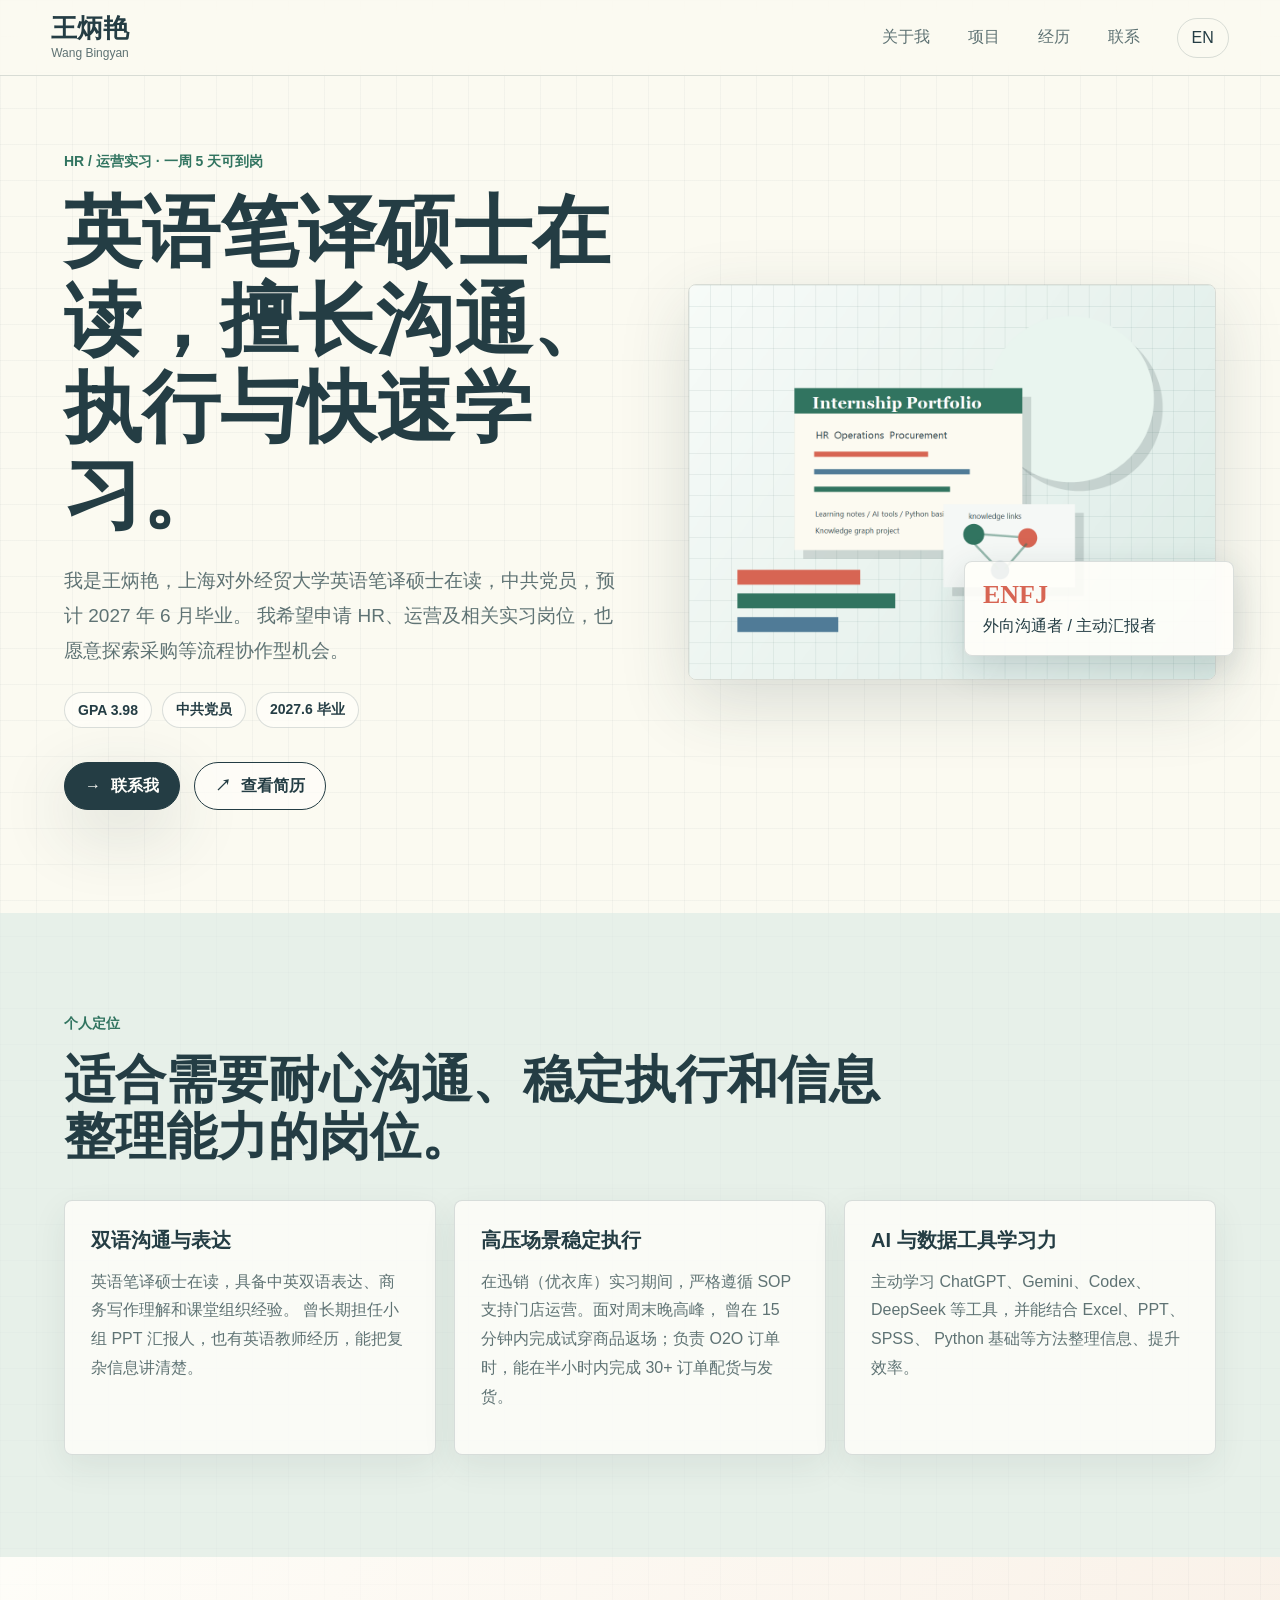
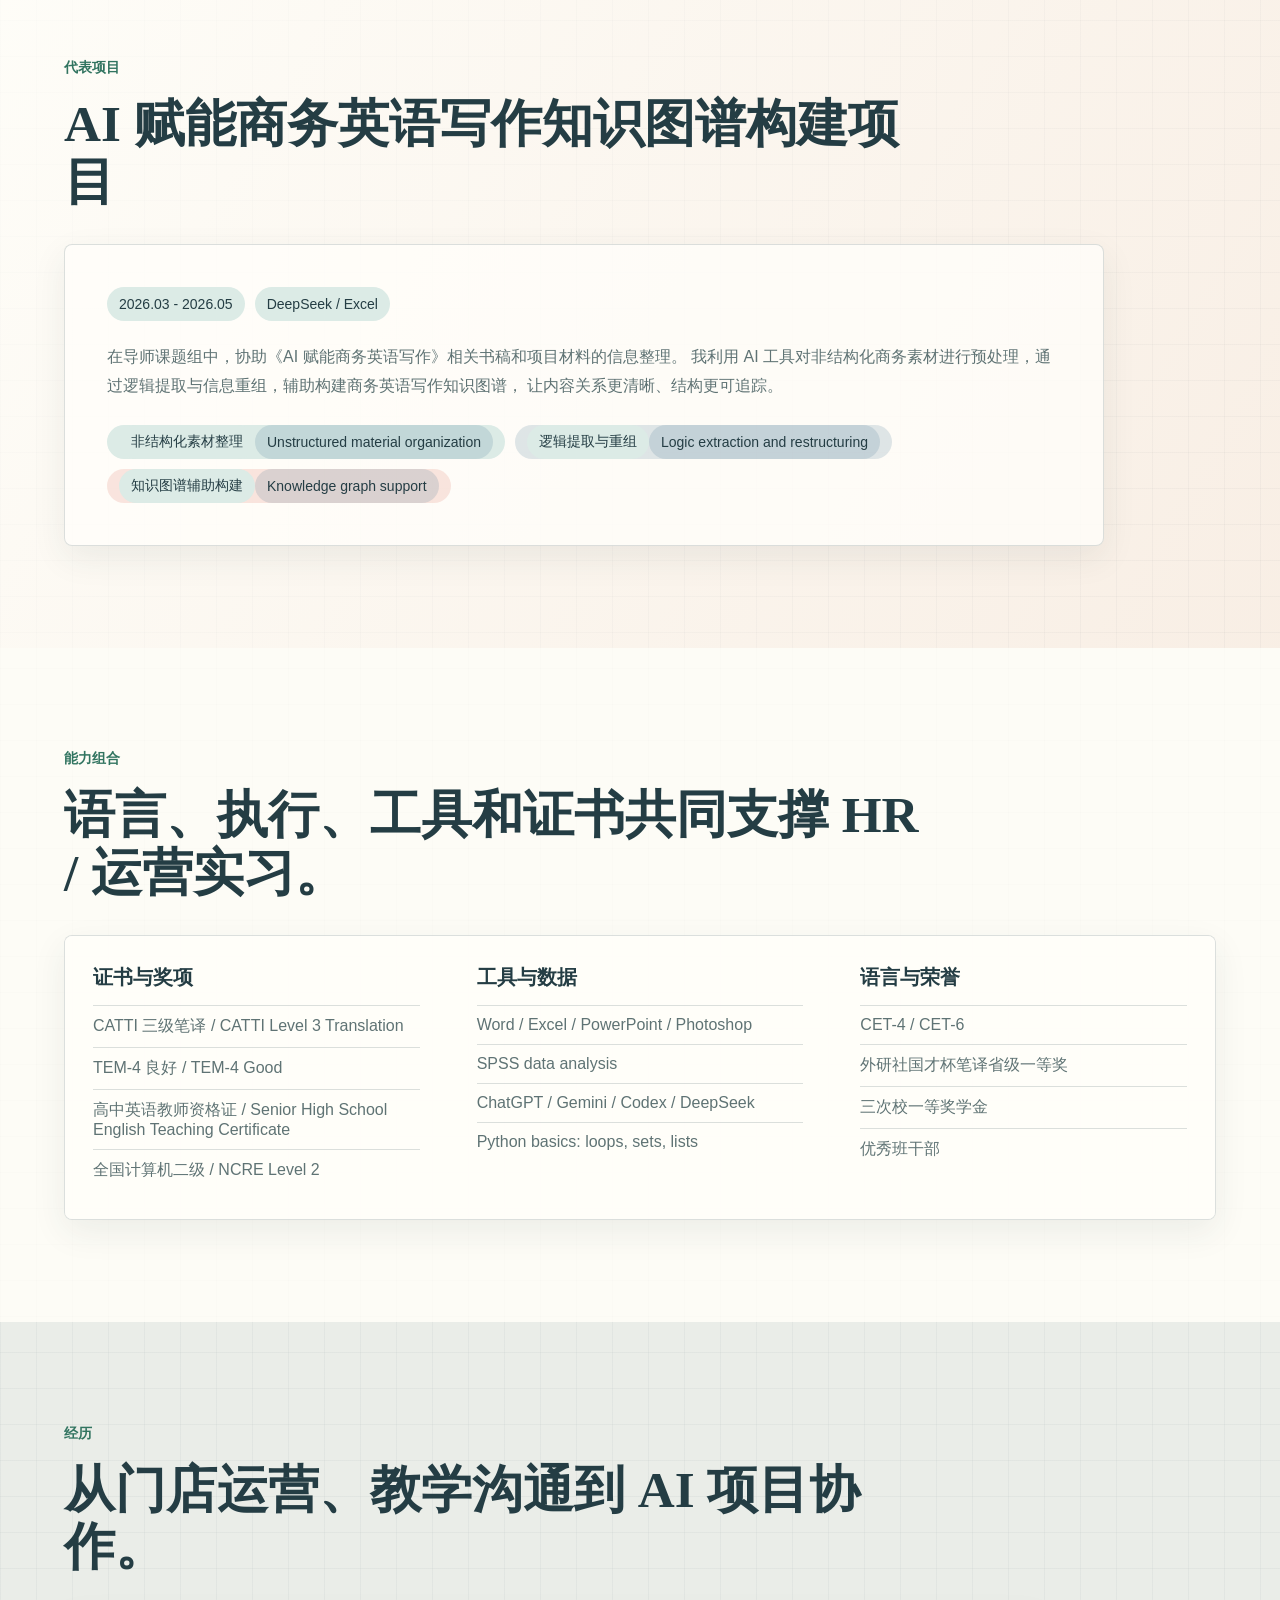
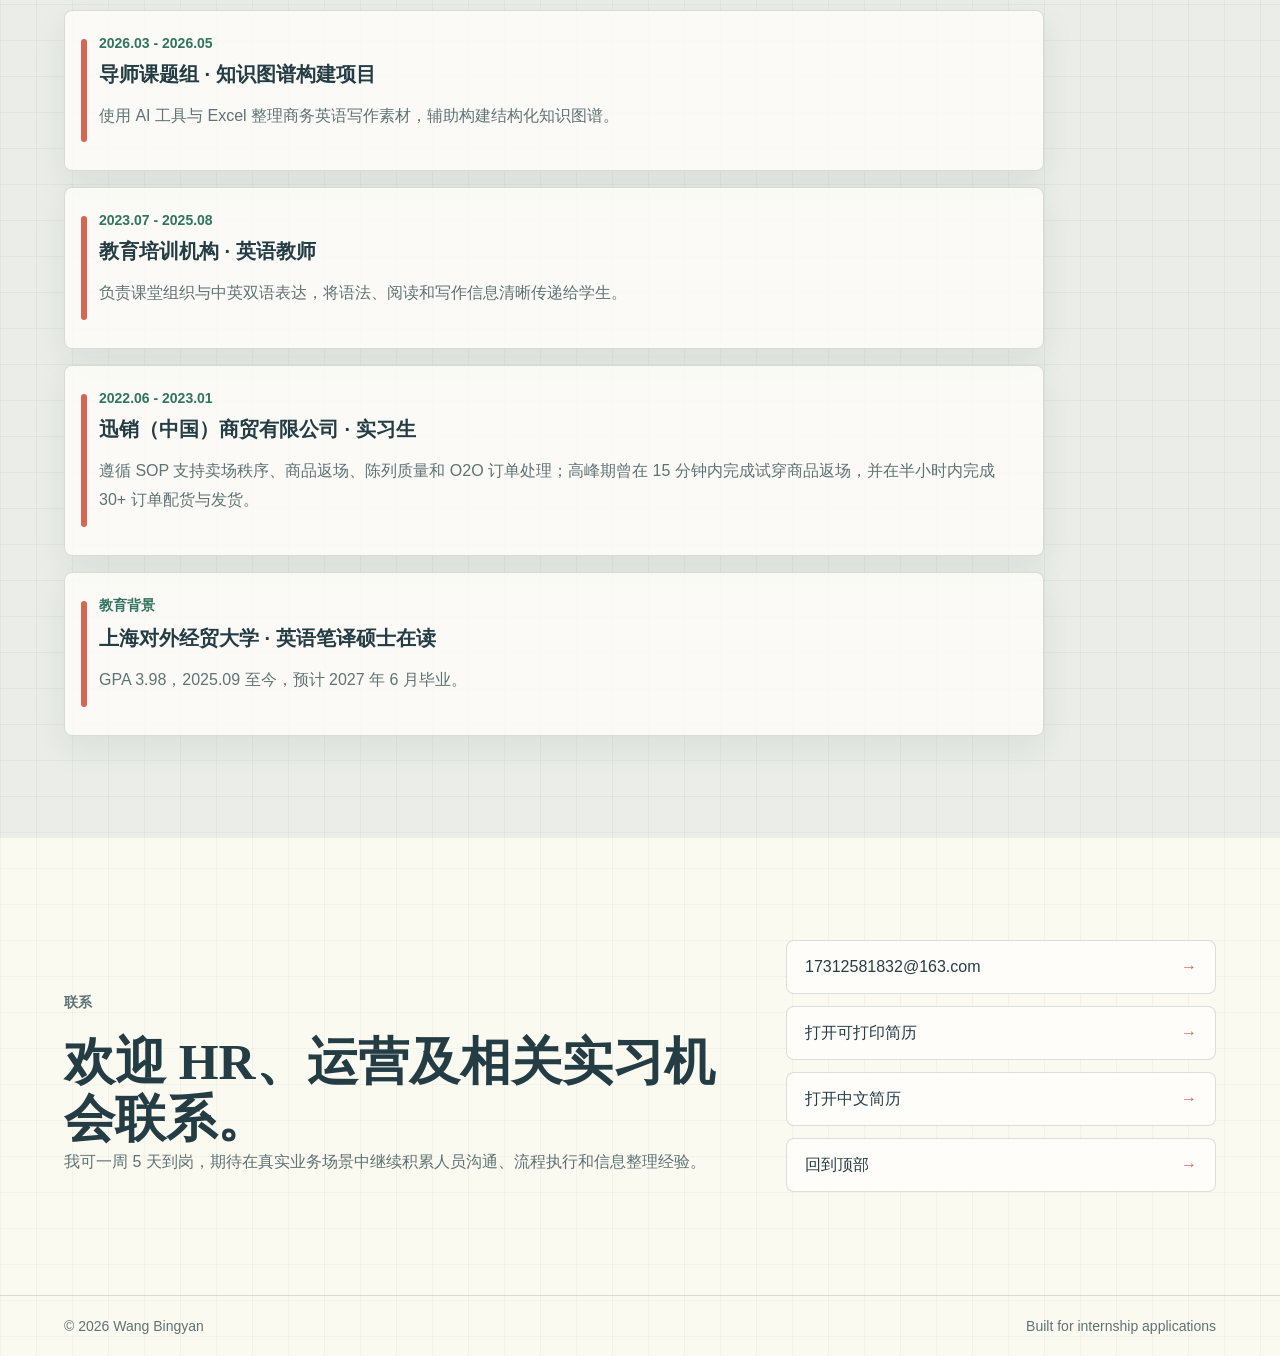
==== index.html @ d0b93ede "Add files via upload" ====
﻿<!DOCTYPE html>
<html lang="zh-CN">
  <head>
    <meta charset="UTF-8" />
    <meta name="viewport" content="width=device-width, initial-scale=1.0" />
    <title>王炳艳 | Internship Portfolio</title>
    <meta
      name="description"
      content="王炳艳的中英双语求职个人网页，面向 HR、运营等实习机会。"
    />
    <link rel="stylesheet" href="styles.css" />
  </head>
  <body>
    <header class="site-header" aria-label="Primary navigation">
      <a class="brand" href="#top" aria-label="Back to top">
        <span>王炳艳</span>
        <small>Wang Bingyan</small>
      </a>
      <nav class="nav-links" aria-label="Page sections">
        <a href="#about"><span class="lang-zh">关于我</span><span class="lang-en">About</span></a>
        <a href="#project"><span class="lang-zh">项目</span><span class="lang-en">Project</span></a>
        <a href="#experience"><span class="lang-zh">经历</span><span class="lang-en">Experience</span></a>
        <a href="#contact"><span class="lang-zh">联系</span><span class="lang-en">Contact</span></a>
      </nav>
      <button class="lang-toggle" type="button" aria-pressed="false">
        <span class="lang-zh">EN</span>
        <span class="lang-en">中文</span>
      </button>
    </header>

    <main id="top">
      <section class="hero section-band">
        <div class="hero-copy reveal">
          <p class="eyebrow">
            <span class="lang-zh">HR / 运营实习 · 一周 5 天可到岗</span>
            <span class="lang-en">HR / Operations Internship · Available 5 Days a Week</span>
          </p>
          <h1>
            <span class="lang-zh">英语笔译硕士在读，擅长沟通、执行与快速学习。</span>
            <span class="lang-en">MTI candidate with strengths in communication, execution, and fast learning.</span>
          </h1>
          <p class="hero-summary">
            <span class="lang-zh">
              我是王炳艳，上海对外经贸大学英语笔译硕士在读，中共党员，预计 2027 年 6 月毕业。
              我希望申请 HR、运营及相关实习岗位，也愿意探索采购等流程协作型机会。
            </span>
            <span class="lang-en">
              I am Wang Bingyan, a Master of Translation and Interpreting candidate at Shanghai
              University of International Business and Economics, expected to graduate in June 2027.
              I am seeking HR, operations, and related internship opportunities, with openness to
              process-oriented roles such as procurement support.
            </span>
          </p>
          <div class="hero-facts" aria-label="Key facts">
            <span>
              <span class="lang-zh">GPA 3.98</span>
              <span class="lang-en">GPA 3.98</span>
            </span>
            <span>
              <span class="lang-zh">中共党员</span>
              <span class="lang-en">CPC Member</span>
            </span>
            <span>
              <span class="lang-zh">2027.6 毕业</span>
              <span class="lang-en">Graduating 2027.6</span>
            </span>
          </div>
          <div class="hero-actions">
            <a class="button primary" href="#contact">
              <span aria-hidden="true">→</span>
              <span class="lang-zh">联系我</span>
              <span class="lang-en">Contact Me</span>
            </a>
            <a class="button secondary" href="resume.html" target="_blank" rel="noreferrer">
              <span aria-hidden="true">↗</span>
              <span class="lang-zh">查看简历</span>
              <span class="lang-en">View Resume</span>
            </a>
          </div>
        </div>

        <div class="hero-visual reveal" aria-label="Portfolio visual">
          <img src="[data-uri]" alt="Portfolio desk visual with notes and knowledge links" />
          <div class="signal-card">
            <strong>ENFJ</strong>
            <span class="lang-zh">外向沟通者 / 主动汇报者</span>
            <span class="lang-en">Outgoing communicator / Confident presenter</span>
          </div>
        </div>
      </section>

      <section id="about" class="section-band about">
        <div class="section-heading reveal">
          <p class="eyebrow">
            <span class="lang-zh">个人定位</span>
            <span class="lang-en">Positioning</span>
          </p>
          <h2>
            <span class="lang-zh">适合需要耐心沟通、稳定执行和信息整理能力的岗位。</span>
            <span class="lang-en">A fit for roles requiring patient communication, steady execution, and information organization.</span>
          </h2>
        </div>
        <div class="about-grid">
          <article class="about-panel reveal">
            <h3>
              <span class="lang-zh">双语沟通与表达</span>
              <span class="lang-en">Bilingual Communication</span>
            </h3>
            <p>
              <span class="lang-zh">
                英语笔译硕士在读，具备中英双语表达、商务写作理解和课堂组织经验。
                曾长期担任小组 PPT 汇报人，也有英语教师经历，能把复杂信息讲清楚。
              </span>
              <span class="lang-en">
                As an MTI candidate, I have built bilingual communication, business writing
                comprehension, and classroom organization skills. I often present group reports
                and have experience as an English teacher.
              </span>
            </p>
          </article>
          <article class="about-panel reveal">
            <h3>
              <span class="lang-zh">高压场景稳定执行</span>
              <span class="lang-en">Steady Execution Under Pressure</span>
            </h3>
            <p>
              <span class="lang-zh">
                在迅销（优衣库）实习期间，严格遵循 SOP 支持门店运营。面对周末晚高峰，
                曾在 15 分钟内完成试穿商品返场；负责 O2O 订单时，能在半小时内完成 30+ 订单配货与发货。
              </span>
              <span class="lang-en">
                During my Fast Retailing (UNIQLO) internship, I followed SOPs to support store
                operations. During weekend peak hours, I returned fitting-room items to the sales
                floor within 15 minutes; in O2O order handling, I fulfilled 30+ orders within 30 minutes.
              </span>
            </p>
          </article>
          <article class="about-panel reveal">
            <h3>
              <span class="lang-zh">AI 与数据工具学习力</span>
              <span class="lang-en">AI and Data Tool Learning</span>
            </h3>
            <p>
              <span class="lang-zh">
                主动学习 ChatGPT、Gemini、Codex、DeepSeek 等工具，并能结合 Excel、PPT、SPSS、
                Python 基础等方法整理信息、提升效率。
              </span>
              <span class="lang-en">
                I actively learn tools such as ChatGPT, Gemini, Codex, and DeepSeek, and combine
                them with Excel, PowerPoint, SPSS, and Python basics to organize information and
                improve working efficiency.
              </span>
            </p>
          </article>
        </div>
      </section>

      <section id="project" class="section-band project">
        <div class="section-heading reveal">
          <p class="eyebrow">
            <span class="lang-zh">代表项目</span>
            <span class="lang-en">Featured Project</span>
          </p>
          <h2>
            <span class="lang-zh">AI 赋能商务英语写作知识图谱构建项目</span>
            <span class="lang-en">Knowledge Graph Project for AI-Empowered Business English Writing</span>
          </h2>
        </div>
        <article class="project-card reveal">
          <div class="project-meta">
            <span>2026.03 - 2026.05</span>
            <span>DeepSeek / Excel</span>
          </div>
          <p>
            <span class="lang-zh">
              在导师课题组中，协助《AI 赋能商务英语写作》相关书稿和项目材料的信息整理。
              我利用 AI 工具对非结构化商务素材进行预处理，通过逻辑提取与信息重组，辅助构建商务英语写作知识图谱，
              让内容关系更清晰、结构更可追踪。
            </span>
            <span class="lang-en">
              In a faculty research project on AI-empowered business English writing, I supported
              information organization for book and funding materials. I used AI tools to preprocess
              unstructured business materials, extract logic, reorganize information, and support a
              more traceable knowledge graph.
            </span>
          </p>
          <div class="project-points">
            <span>
              <span class="lang-zh">非结构化素材整理</span>
              <span class="lang-en">Unstructured material organization</span>
            </span>
            <span>
              <span class="lang-zh">逻辑提取与重组</span>
              <span class="lang-en">Logic extraction and restructuring</span>
            </span>
            <span>
              <span class="lang-zh">知识图谱辅助构建</span>
              <span class="lang-en">Knowledge graph support</span>
            </span>
          </div>
        </article>
      </section>

      <section id="skills" class="section-band skills">
        <div class="section-heading reveal">
          <p class="eyebrow">
            <span class="lang-zh">能力组合</span>
            <span class="lang-en">Skill Mix</span>
          </p>
          <h2>
            <span class="lang-zh">语言、执行、工具和证书共同支撑 HR / 运营实习。</span>
            <span class="lang-en">Language, execution, tools, and credentials support HR / operations internships.</span>
          </h2>
        </div>
        <div class="skill-board reveal">
          <div>
            <h3>
              <span class="lang-zh">证书与奖项</span>
              <span class="lang-en">Credentials</span>
            </h3>
            <ul>
              <li>CATTI 三级笔译 / CATTI Level 3 Translation</li>
              <li>TEM-4 良好 / TEM-4 Good</li>
              <li>高中英语教师资格证 / Senior High School English Teaching Certificate</li>
              <li>全国计算机二级 / NCRE Level 2</li>
            </ul>
          </div>
          <div>
            <h3>
              <span class="lang-zh">工具与数据</span>
              <span class="lang-en">Tools & Data</span>
            </h3>
            <ul>
              <li>Word / Excel / PowerPoint / Photoshop</li>
              <li>SPSS data analysis</li>
              <li>ChatGPT / Gemini / Codex / DeepSeek</li>
              <li>Python basics: loops, sets, lists</li>
            </ul>
          </div>
          <div>
            <h3>
              <span class="lang-zh">语言与荣誉</span>
              <span class="lang-en">Language & Honors</span>
            </h3>
            <ul>
              <li>CET-4 / CET-6</li>
              <li>外研社国才杯笔译省级一等奖</li>
              <li>三次校一等奖学金</li>
              <li>优秀班干部</li>
            </ul>
          </div>
        </div>
      </section>

      <section id="experience" class="section-band experience">
        <div class="section-heading reveal">
          <p class="eyebrow">
            <span class="lang-zh">经历</span>
            <span class="lang-en">Experience</span>
          </p>
          <h2>
            <span class="lang-zh">从门店运营、教学沟通到 AI 项目协作。</span>
            <span class="lang-en">From store operations and teaching communication to AI project support.</span>
          </h2>
        </div>
        <div class="timeline reveal">
          <article>
            <time>2026.03 - 2026.05</time>
            <h3>
              <span class="lang-zh">导师课题组 · 知识图谱构建项目</span>
              <span class="lang-en">Faculty Research Group · Knowledge Graph Project</span>
            </h3>
            <p>
              <span class="lang-zh">使用 AI 工具与 Excel 整理商务英语写作素材，辅助构建结构化知识图谱。</span>
              <span class="lang-en">Used AI tools and Excel to organize business English writing materials and support a structured knowledge graph.</span>
            </p>
          </article>
          <article>
            <time>2023.07 - 2025.08</time>
            <h3>
              <span class="lang-zh">教育培训机构 · 英语教师</span>
              <span class="lang-en">Education Institution · English Teacher</span>
            </h3>
            <p>
              <span class="lang-zh">负责课堂组织与中英双语表达，将语法、阅读和写作信息清晰传递给学生。</span>
              <span class="lang-en">Organized classes and delivered bilingual explanations of grammar, reading, and writing content.</span>
            </p>
          </article>
          <article>
            <time>2022.06 - 2023.01</time>
            <h3>
              <span class="lang-zh">迅销（中国）商贸有限公司 · 实习生</span>
              <span class="lang-en">Fast Retailing China · Intern</span>
            </h3>
            <p>
              <span class="lang-zh">遵循 SOP 支持卖场秩序、商品返场、陈列质量和 O2O 订单处理；高峰期曾在 15 分钟内完成试穿商品返场，并在半小时内完成 30+ 订单配货与发货。</span>
              <span class="lang-en">Followed SOPs to support store order, item returns, display quality, and O2O order handling; returned fitting-room items within 15 minutes and fulfilled 30+ orders within 30 minutes during peak periods.</span>
            </p>
          </article>
          <article>
            <time>
              <span class="lang-zh">教育背景</span>
              <span class="lang-en">Education</span>
            </time>
            <h3>
              <span class="lang-zh">上海对外经贸大学 · 英语笔译硕士在读</span>
              <span class="lang-en">Shanghai University of International Business and Economics · MTI Candidate</span>
            </h3>
            <p>
              <span class="lang-zh">GPA 3.98，2025.09 至今，预计 2027 年 6 月毕业。</span>
              <span class="lang-en">GPA 3.98, 2025.09 to present, expected to graduate in June 2027.</span>
            </p>
          </article>
        </div>
      </section>

      <section id="contact" class="section-band contact">
        <div class="contact-copy reveal">
          <p class="eyebrow">
            <span class="lang-zh">联系</span>
            <span class="lang-en">Contact</span>
          </p>
          <h2>
            <span class="lang-zh">欢迎 HR、运营及相关实习机会联系。</span>
            <span class="lang-en">Open to HR, operations, and related internship opportunities.</span>
          </h2>
          <p>
            <span class="lang-zh">我可一周 5 天到岗，期待在真实业务场景中继续积累人员沟通、流程执行和信息整理经验。</span>
            <span class="lang-en">I am available five days a week and look forward to growing through real business scenarios involving communication, process execution, and information organization.</span>
          </p>
        </div>
        <div class="contact-links reveal">
          <a href="mailto:17312581832@163.com">17312581832@163.com</a>
          <a href="resume.html" target="_blank" rel="noreferrer">
            <span class="lang-zh">打开可打印简历</span>
            <span class="lang-en">Open Printable Resume</span>
          </a>
          <a href="resume-cn.html" target="_blank" rel="noreferrer">
            <span class="lang-zh">打开中文简历</span>
            <span class="lang-en">Open Chinese Resume</span>
          </a>
          <a href="#top">
            <span class="lang-zh">回到顶部</span>
            <span class="lang-en">Back to Top</span>
          </a>
        </div>
      </section>
    </main>

    <footer class="site-footer">
      <span>© 2026 Wang Bingyan</span>
      <span>
        <span class="lang-zh">Built for internship applications</span>
        <span class="lang-en">Built for internship applications</span>
      </span>
    </footer>

    <script src="script.js"></script>
  </body>
</html>
---- styles.css ----
:root {
  --paper: #fbfaf1;
  --mint: #dcebe6;
  --sage: #317460;
  --ink: #243d44;
  --soft-ink: #5f7374;
  --coral: #d76553;
  --blue: #507b97;
  --line: rgba(36, 61, 68, 0.16);
  --white: #fffefa;
  --shadow: 0 22px 70px rgba(36, 61, 68, 0.16);
}

* {
  box-sizing: border-box;
}

html {
  scroll-behavior: smooth;
}

body {
  margin: 0;
  color: var(--ink);
  background:
    linear-gradient(90deg, rgba(36, 61, 68, 0.04) 1px, transparent 1px),
    linear-gradient(rgba(36, 61, 68, 0.04) 1px, transparent 1px),
    var(--paper);
  background-size: 36px 36px;
  font-family: "Microsoft YaHei", "Noto Sans CJK SC", "Segoe UI", sans-serif;
  letter-spacing: 0;
}

a {
  color: inherit;
  text-decoration: none;
}

img {
  display: block;
  max-width: 100%;
}

.lang-en {
  display: none;
}

body.en {
  font-family: Verdana, "Trebuchet MS", sans-serif;
}

body.en .lang-zh {
  display: none;
}

body.en .lang-en {
  display: inline;
}

.site-header {
  position: sticky;
  top: 0;
  z-index: 20;
  display: grid;
  grid-template-columns: 1fr auto auto;
  gap: 22px;
  align-items: center;
  padding: 16px clamp(18px, 4vw, 54px);
  border-bottom: 1px solid var(--line);
  background: rgba(251, 250, 241, 0.88);
  backdrop-filter: blur(18px);
}

.brand {
  display: inline-flex;
  flex-direction: column;
  line-height: 1.05;
  width: max-content;
}

.brand span {
  font-family: STZhongsong, Georgia, serif;
  font-size: clamp(20px, 2vw, 26px);
  font-weight: 700;
}

.brand small {
  color: var(--soft-ink);
  font-size: 12px;
  margin-top: 4px;
}

.nav-links {
  display: flex;
  align-items: center;
  gap: 8px;
}

.nav-links a,
.lang-toggle {
  min-height: 40px;
  padding: 0 14px;
  border: 1px solid transparent;
  border-radius: 999px;
  color: var(--soft-ink);
  background: transparent;
  font: inherit;
  cursor: pointer;
  display: inline-flex;
  align-items: center;
  justify-content: center;
}

.nav-links a:hover,
.lang-toggle:hover {
  border-color: var(--line);
  color: var(--ink);
  background: rgba(255, 254, 250, 0.75);
}

.lang-toggle {
  border-color: var(--line);
  color: var(--ink);
}

.section-band {
  padding: clamp(56px, 8vw, 104px) clamp(20px, 5vw, 72px);
}

.hero {
  min-height: 84vh;
  display: grid;
  grid-template-columns: minmax(0, 1.03fr) minmax(320px, 0.97fr);
  align-items: center;
  gap: clamp(34px, 5vw, 72px);
  padding-top: clamp(40px, 6vw, 80px);
}

.eyebrow {
  margin: 0 0 18px;
  color: var(--sage);
  font-size: 14px;
  font-weight: 700;
  text-transform: uppercase;
}

h1,
h2,
h3,
p {
  margin-top: 0;
}

h1,
h2 {
  font-family: STZhongsong, Georgia, serif;
  letter-spacing: 0;
  line-height: 1.12;
}

h1 {
  max-width: 780px;
  margin-bottom: 24px;
  font-size: clamp(42px, 6.4vw, 78px);
}

h2 {
  max-width: 860px;
  margin-bottom: 0;
  font-size: clamp(30px, 4vw, 52px);
}

h3 {
  font-size: 20px;
  margin-bottom: 14px;
}

.hero-summary {
  max-width: 720px;
  color: var(--soft-ink);
  font-size: clamp(16px, 1.5vw, 19px);
  line-height: 1.85;
}

.hero-facts {
  display: flex;
  flex-wrap: wrap;
  gap: 10px;
  margin-top: 24px;
}

.hero-facts > span {
  display: inline-flex;
  align-items: center;
  min-height: 36px;
  padding: 0 13px;
  border: 1px solid var(--line);
  border-radius: 999px;
  background: rgba(255, 254, 250, 0.72);
  color: var(--ink);
  font-size: 14px;
  font-weight: 700;
}

.hero-actions {
  display: flex;
  flex-wrap: wrap;
  gap: 14px;
  margin-top: 34px;
}

.button {
  min-height: 48px;
  display: inline-flex;
  align-items: center;
  justify-content: center;
  gap: 10px;
  border-radius: 999px;
  padding: 0 20px;
  font-weight: 700;
  border: 1px solid var(--ink);
}

.button.primary {
  color: var(--white);
  background: var(--ink);
  box-shadow: var(--shadow);
}

.button.secondary {
  background: rgba(255, 254, 250, 0.72);
}

.hero-visual {
  position: relative;
}

.hero-visual img {
  width: 100%;
  aspect-ratio: 4 / 3;
  object-fit: cover;
  border: 1px solid var(--line);
  border-radius: 8px;
  box-shadow: var(--shadow);
}

.signal-card {
  position: absolute;
  right: -18px;
  bottom: 24px;
  width: min(270px, 72%);
  padding: 18px;
  border: 1px solid var(--line);
  border-radius: 8px;
  background: rgba(255, 254, 250, 0.9);
  box-shadow: 0 12px 36px rgba(36, 61, 68, 0.18);
}

.signal-card strong {
  display: block;
  color: var(--coral);
  font-family: Georgia, serif;
  font-size: 26px;
  margin-bottom: 6px;
}

.section-heading {
  max-width: 980px;
  margin-bottom: 34px;
}

.about {
  background: rgba(220, 235, 230, 0.62);
}

.about-grid {
  display: grid;
  grid-template-columns: repeat(3, minmax(0, 1fr));
  gap: 18px;
}

.about-panel,
.project-card,
.skill-board,
.timeline article {
  border: 1px solid var(--line);
  border-radius: 8px;
  background: rgba(255, 254, 250, 0.78);
  box-shadow: 0 12px 34px rgba(36, 61, 68, 0.08);
}

.about-panel {
  padding: 26px;
}

.about-panel p,
.project-card p,
.timeline p,
.contact p {
  color: var(--soft-ink);
  line-height: 1.8;
}

.project {
  background: linear-gradient(120deg, rgba(255, 254, 250, 0.78), rgba(215, 101, 83, 0.08));
}

.project-card {
  padding: clamp(24px, 4vw, 42px);
  max-width: 1040px;
}

.project-meta,
.project-points {
  display: flex;
  flex-wrap: wrap;
  gap: 10px;
}

.project-meta {
  margin-bottom: 22px;
}

.project-meta span,
.project-points span {
  display: inline-flex;
  align-items: center;
  min-height: 34px;
  padding: 0 12px;
  border-radius: 999px;
  background: var(--mint);
  color: var(--ink);
  font-size: 14px;
}

.project-points {
  margin-top: 24px;
}

.project-points span:nth-child(2) {
  background: rgba(80, 123, 151, 0.18);
}

.project-points span:nth-child(3) {
  background: rgba(215, 101, 83, 0.16);
}

.skills {
  background: rgba(255, 254, 250, 0.68);
}

.skill-board {
  display: grid;
  grid-template-columns: repeat(3, minmax(0, 1fr));
  gap: 1px;
  overflow: hidden;
}

.skill-board > div {
  padding: 28px;
  background: rgba(255, 254, 250, 0.76);
}

.skill-board ul {
  list-style: none;
  margin: 0;
  padding: 0;
  color: var(--soft-ink);
}

.skill-board li {
  padding: 10px 0;
  border-top: 1px solid var(--line);
}

.experience {
  background: rgba(80, 123, 151, 0.1);
}

.timeline {
  display: grid;
  gap: 16px;
  max-width: 980px;
}

.timeline article {
  position: relative;
  padding: 24px 24px 24px 34px;
}

.timeline article::before {
  content: "";
  position: absolute;
  left: 16px;
  top: 28px;
  width: 6px;
  height: calc(100% - 56px);
  border-radius: 10px;
  background: var(--coral);
}

.timeline time {
  display: block;
  margin-bottom: 10px;
  color: var(--sage);
  font-size: 14px;
  font-weight: 700;
}

.contact {
  display: grid;
  grid-template-columns: minmax(0, 1fr) minmax(280px, 430px);
  gap: 34px;
  align-items: end;
}

.contact-links {
  display: grid;
  gap: 12px;
}

.contact-links a {
  min-height: 54px;
  display: flex;
  align-items: center;
  justify-content: space-between;
  padding: 0 18px;
  border: 1px solid var(--line);
  border-radius: 8px;
  background: rgba(255, 254, 250, 0.82);
  color: var(--ink);
}

.contact-links a::after {
  content: "→";
  color: var(--coral);
}

.site-footer {
  display: flex;
  justify-content: space-between;
  gap: 20px;
  padding: 22px clamp(20px, 5vw, 72px);
  border-top: 1px solid var(--line);
  color: var(--soft-ink);
  font-size: 14px;
}

.reveal {
  opacity: 0;
  transform: translateY(18px);
  transition: opacity 650ms ease, transform 650ms ease;
}

.reveal.visible {
  opacity: 1;
  transform: translateY(0);
}

@media (max-width: 900px) {
  .site-header {
    grid-template-columns: 1fr auto;
  }

  .nav-links {
    display: none;
  }

  .hero,
  .contact {
    grid-template-columns: 1fr;
  }

  .hero {
    min-height: auto;
  }

  .about-grid,
  .skill-board {
    grid-template-columns: 1fr;
  }

  .signal-card {
    right: 14px;
  }
}

@media (max-width: 560px) {
  .section-band {
    padding-left: 16px;
    padding-right: 16px;
  }

  h1 {
    font-size: 38px;
  }

  .hero-actions,
  .button,
  .site-footer {
    width: 100%;
  }

  .site-footer {
    flex-direction: column;
  }

  .button {
    padding-left: 14px;
    padding-right: 14px;
  }

  .signal-card {
    position: relative;
    right: auto;
    bottom: auto;
    width: 100%;
    margin-top: 12px;
  }
}

@media (prefers-reduced-motion: reduce) {
  html {
    scroll-behavior: auto;
  }

  .reveal {
    opacity: 1;
    transform: none;
    transition: none;
  }
}
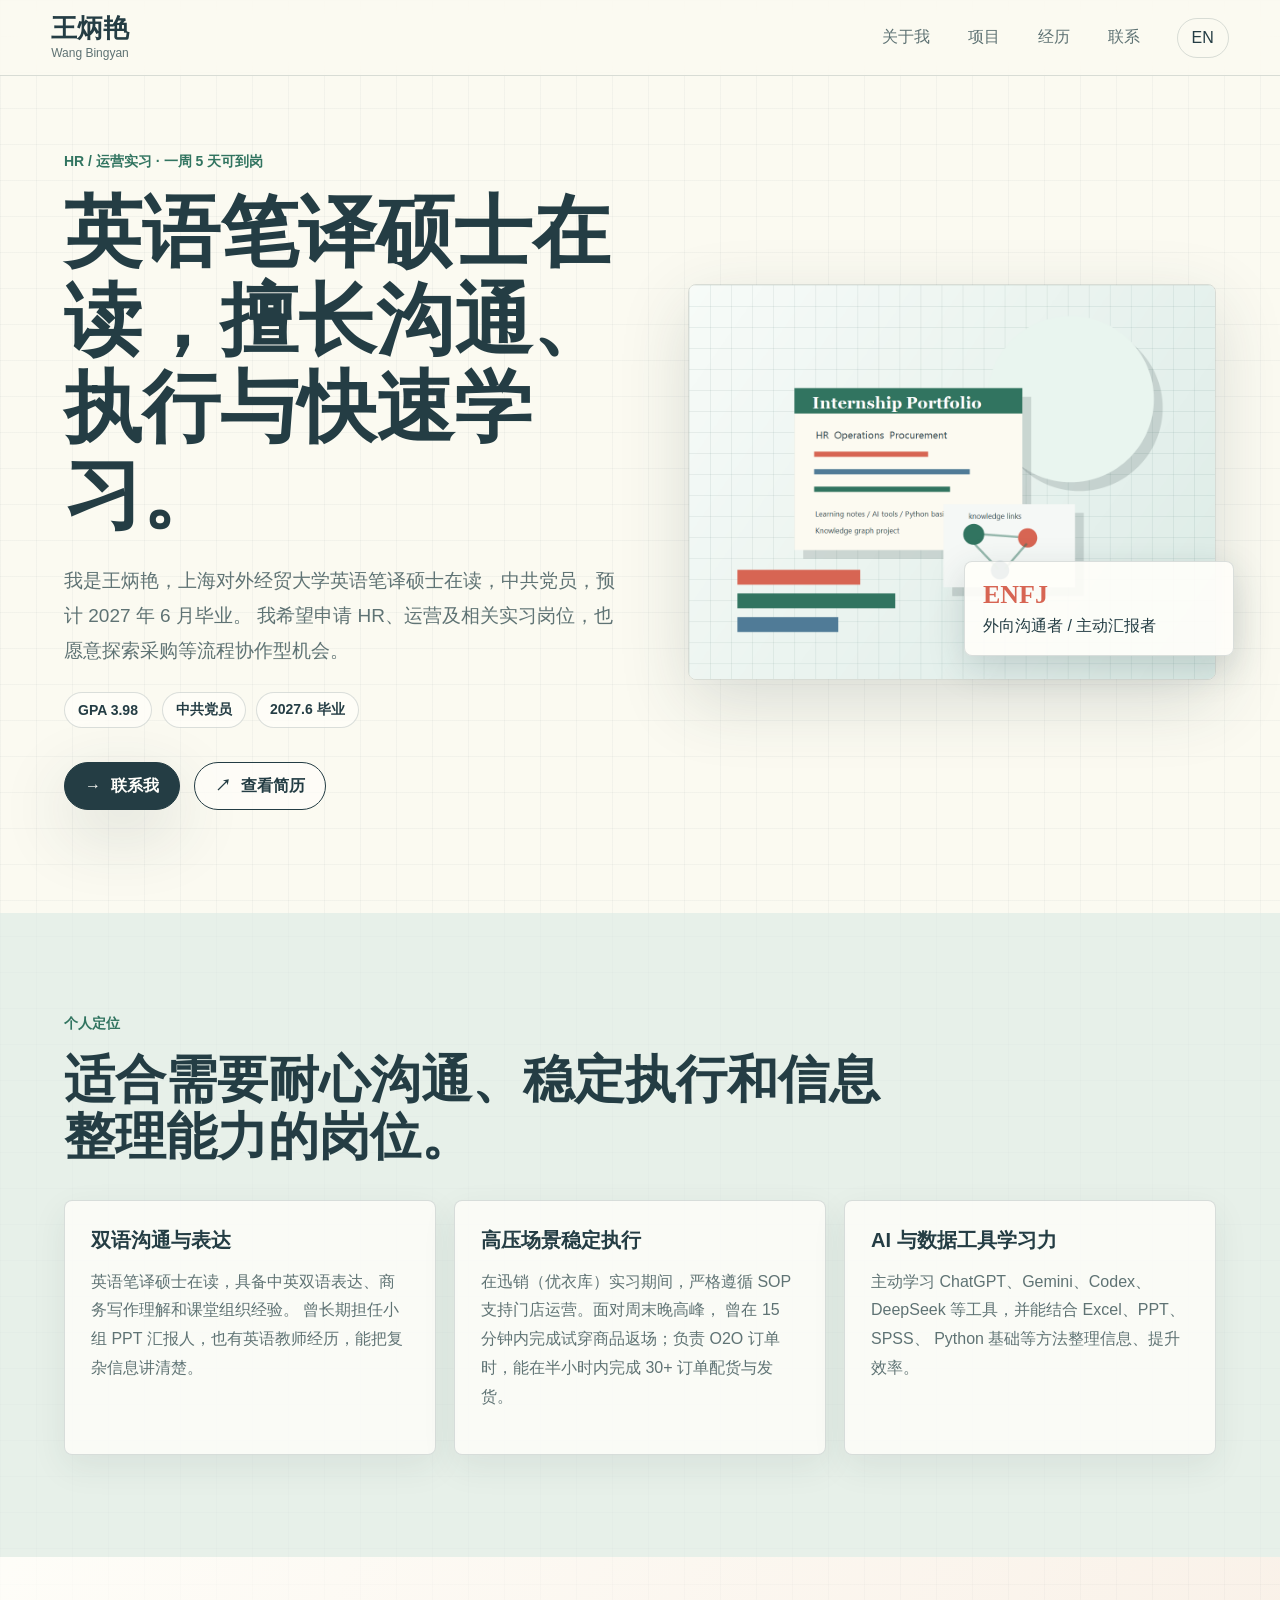
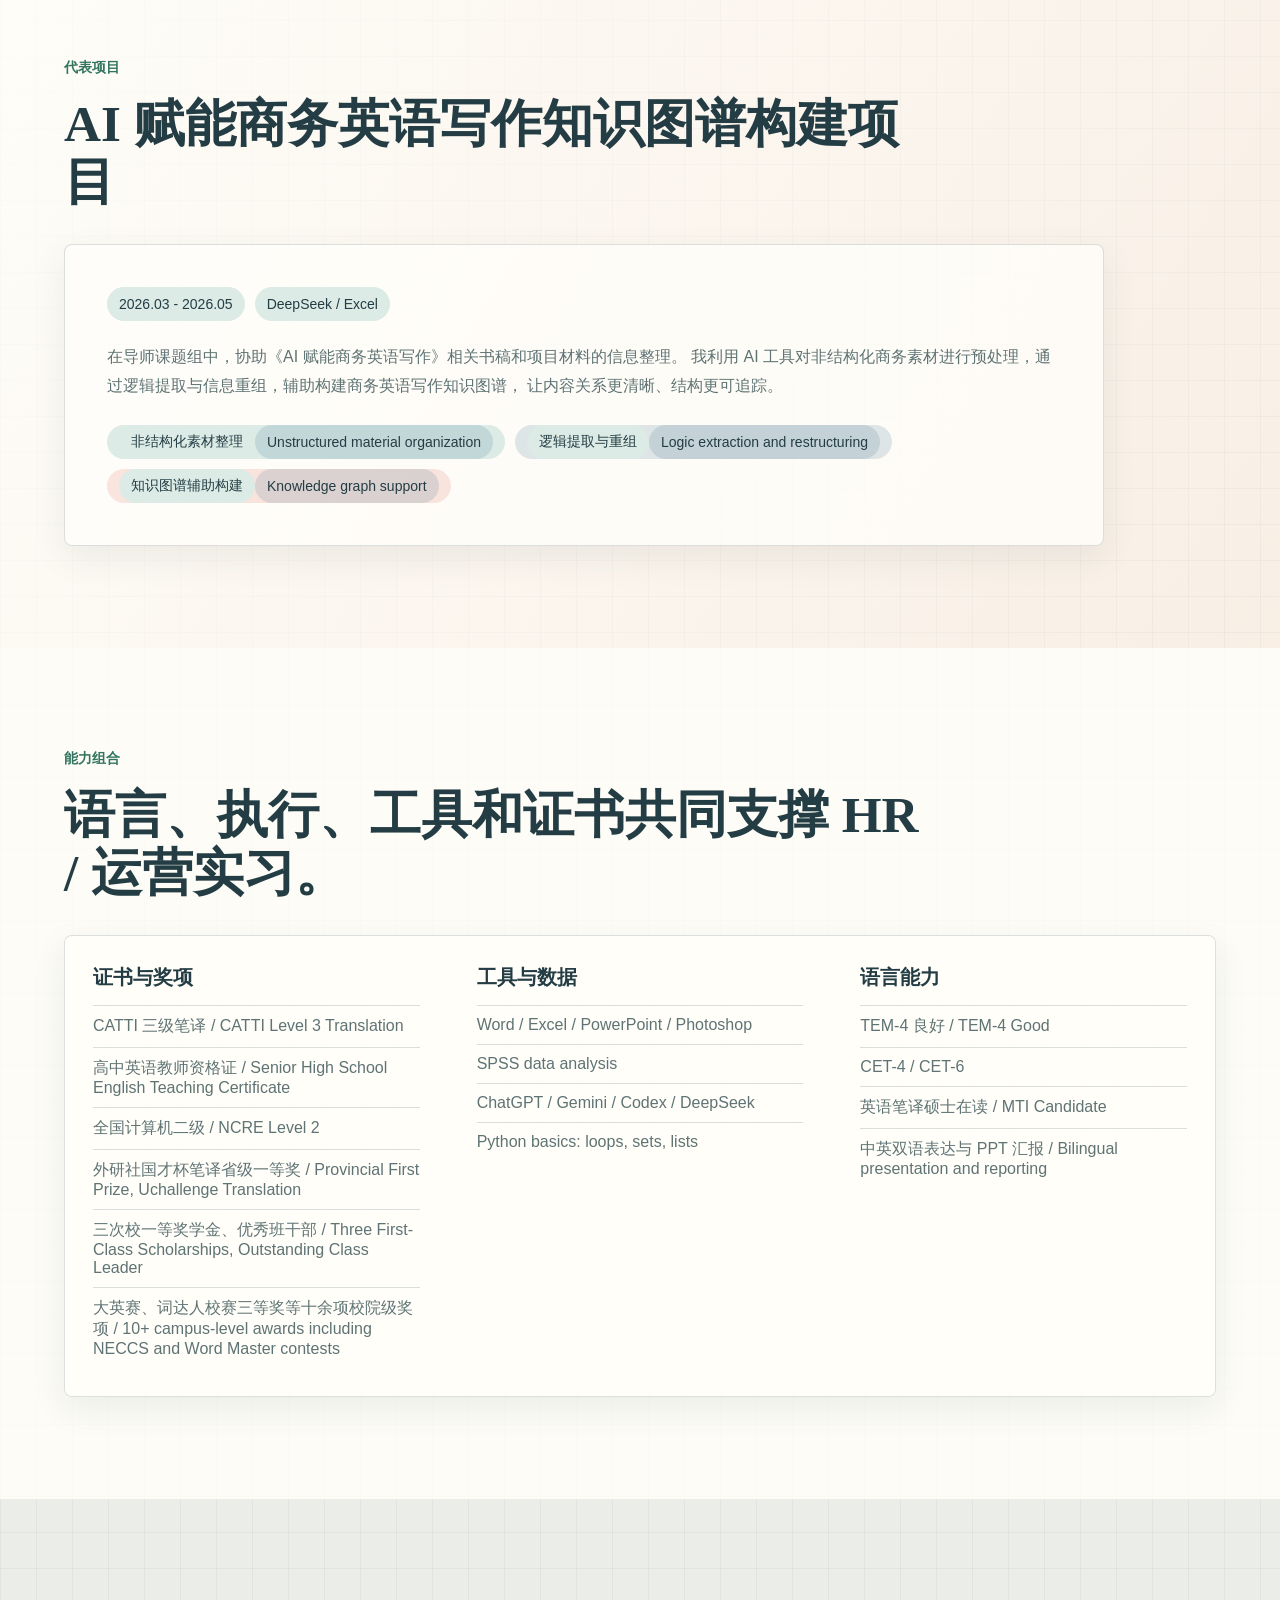
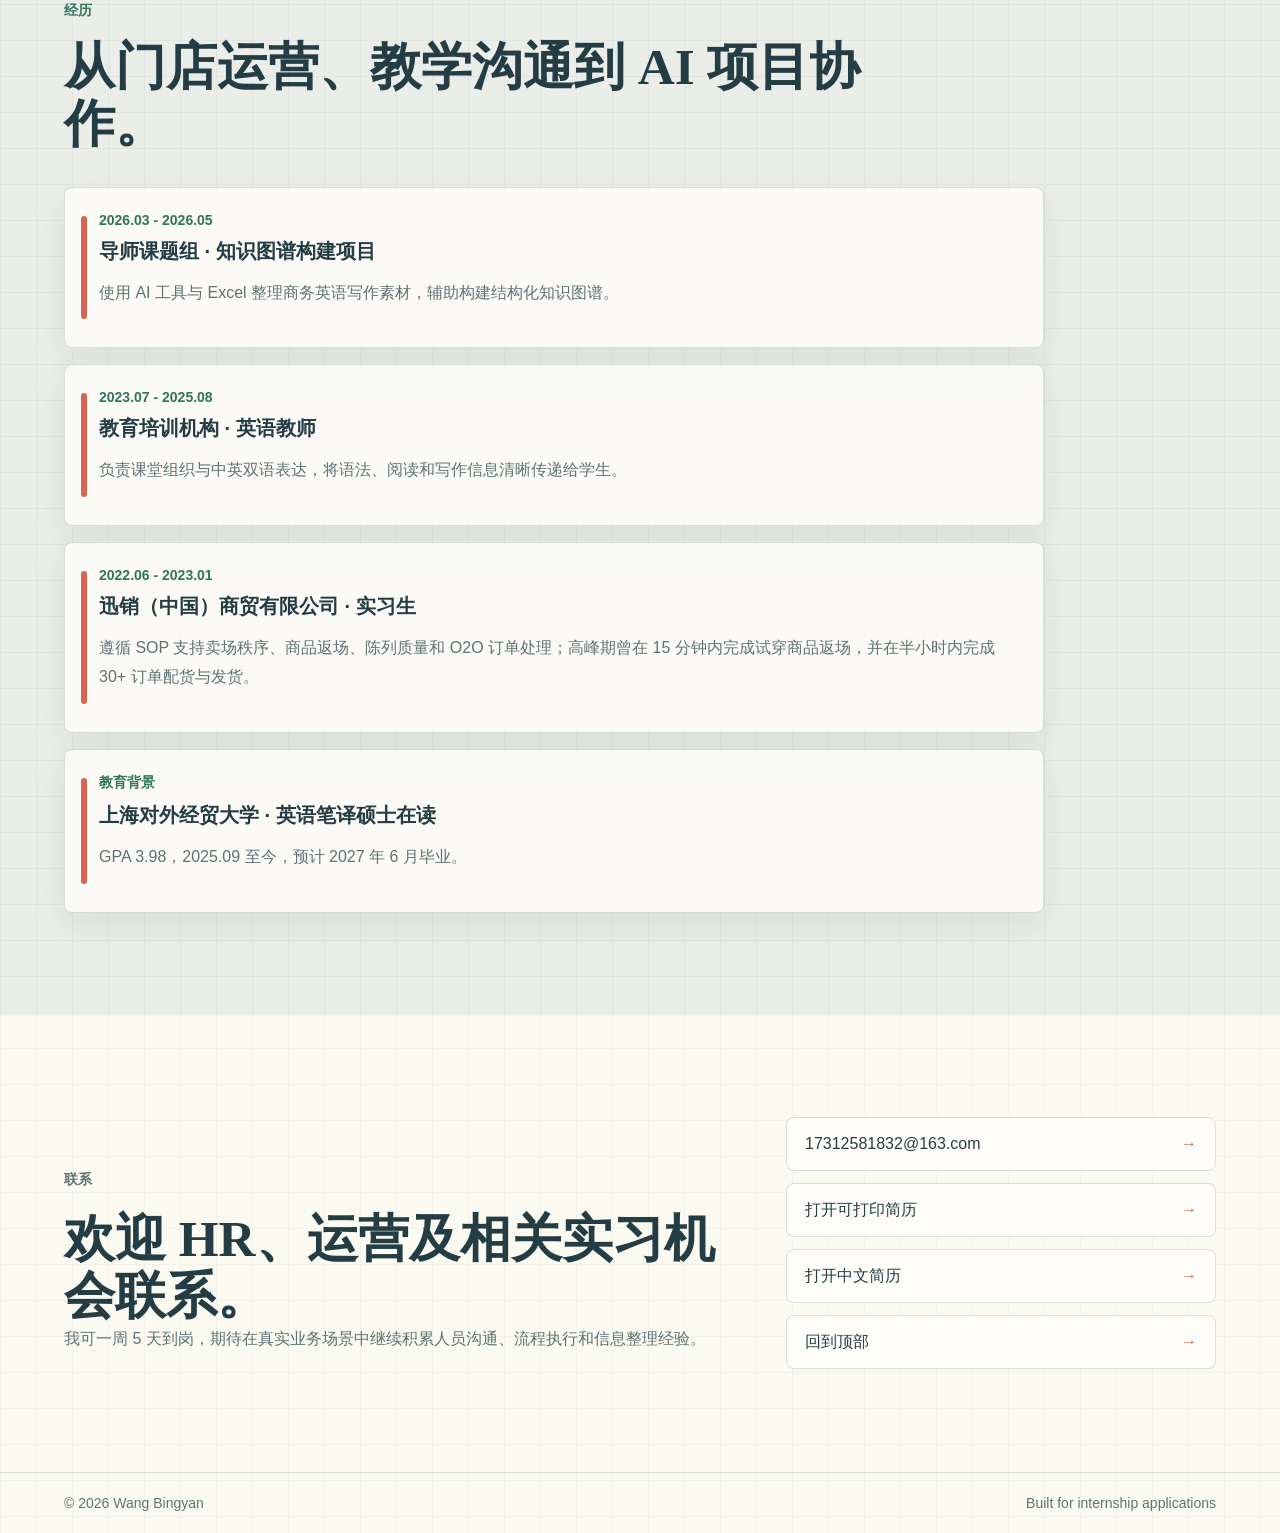
==== commit 58d585b9: "Add files via upload" ====
--- a/index.html
+++ b/index.html
@@ -216,13 +216,15 @@
           <div>
             <h3>
               <span class="lang-zh">证书与奖项</span>
-              <span class="lang-en">Credentials</span>
+              <span class="lang-en">Certificates & Awards</span>
             </h3>
             <ul>
               <li>CATTI 三级笔译 / CATTI Level 3 Translation</li>
-              <li>TEM-4 良好 / TEM-4 Good</li>
               <li>高中英语教师资格证 / Senior High School English Teaching Certificate</li>
               <li>全国计算机二级 / NCRE Level 2</li>
+              <li>外研社国才杯笔译省级一等奖 / Provincial First Prize, Uchallenge Translation</li>
+              <li>三次校一等奖学金、优秀班干部 / Three First-Class Scholarships, Outstanding Class Leader</li>
+              <li>大英赛、词达人校赛三等奖等十余项校院级奖项 / 10+ campus-level awards including NECCS and Word Master contests</li>
             </ul>
           </div>
           <div>
@@ -239,14 +241,14 @@
           </div>
           <div>
             <h3>
-              <span class="lang-zh">语言与荣誉</span>
-              <span class="lang-en">Language & Honors</span>
+              <span class="lang-zh">语言能力</span>
+              <span class="lang-en">Language Proficiency</span>
             </h3>
             <ul>
+              <li>TEM-4 良好 / TEM-4 Good</li>
               <li>CET-4 / CET-6</li>
-              <li>外研社国才杯笔译省级一等奖</li>
-              <li>三次校一等奖学金</li>
-              <li>优秀班干部</li>
+              <li>英语笔译硕士在读 / MTI Candidate</li>
+              <li>中英双语表达与 PPT 汇报 / Bilingual presentation and reporting</li>
             </ul>
           </div>
         </div>
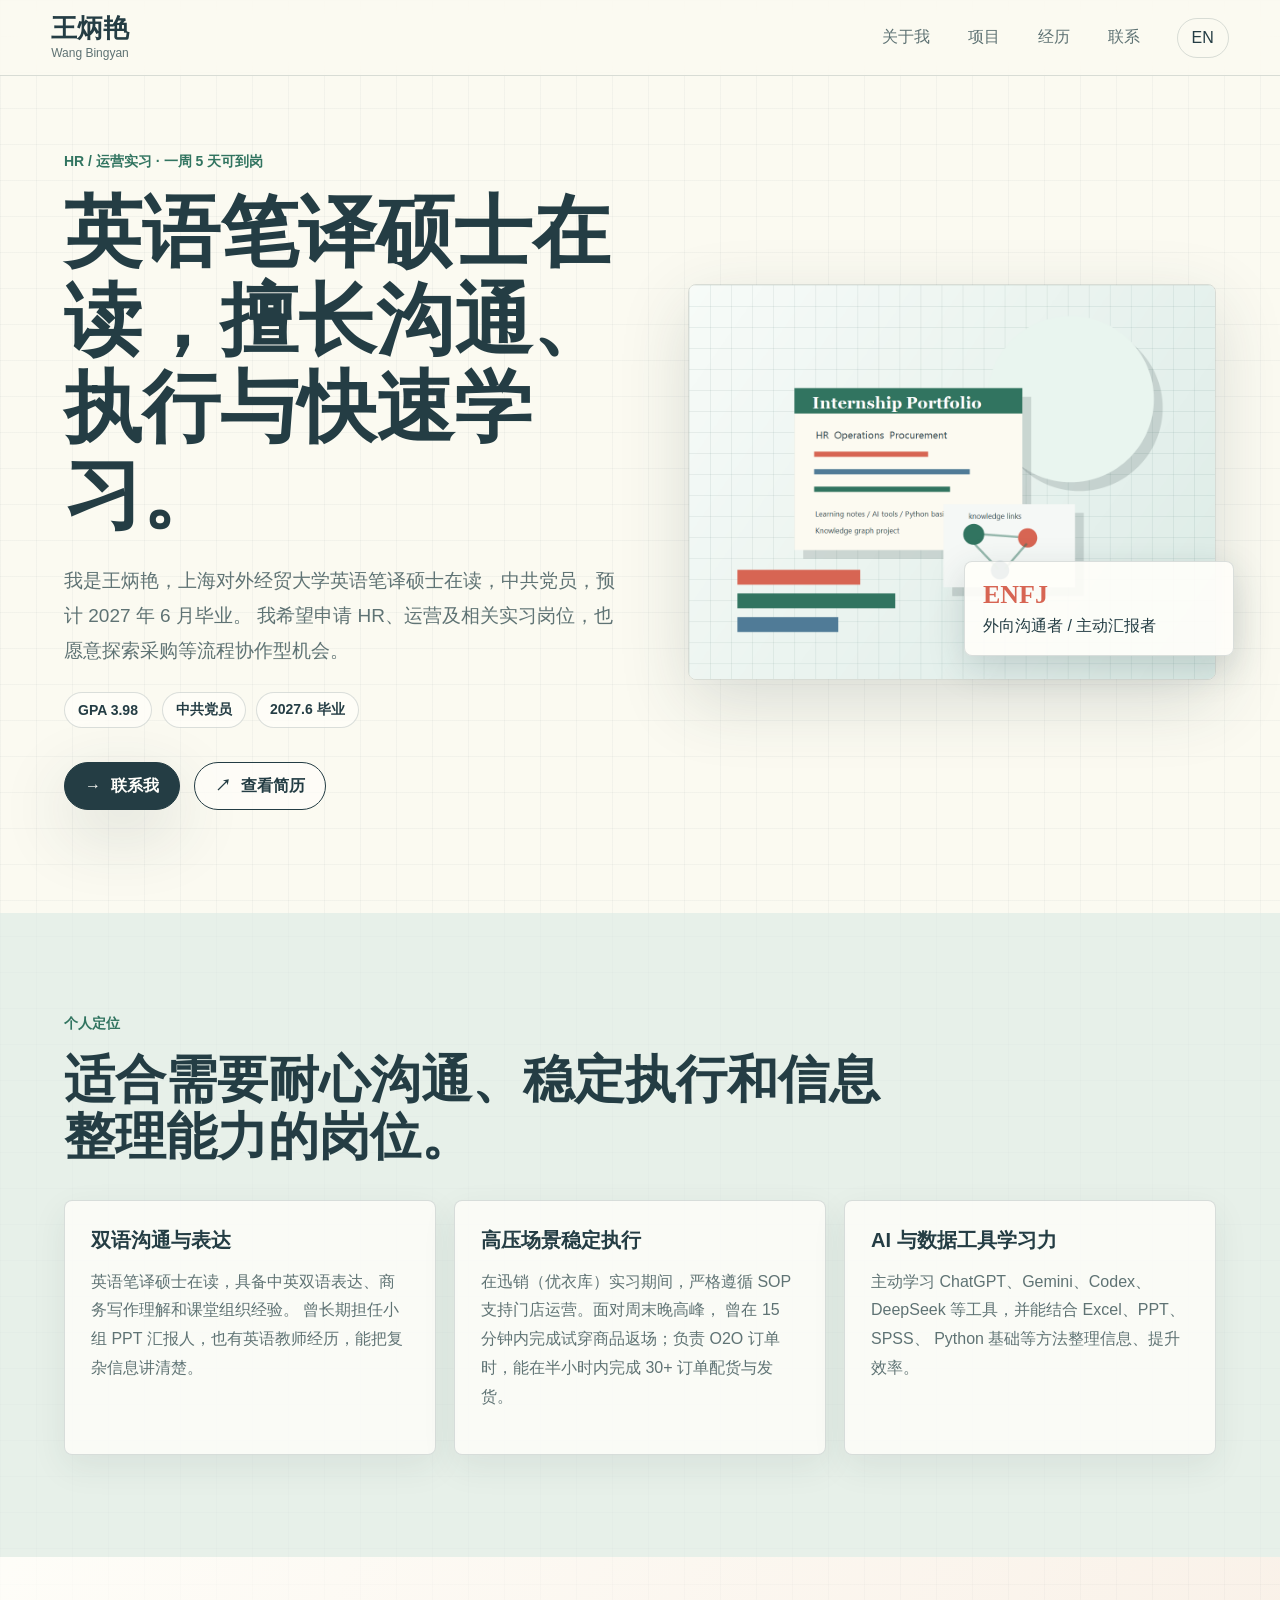
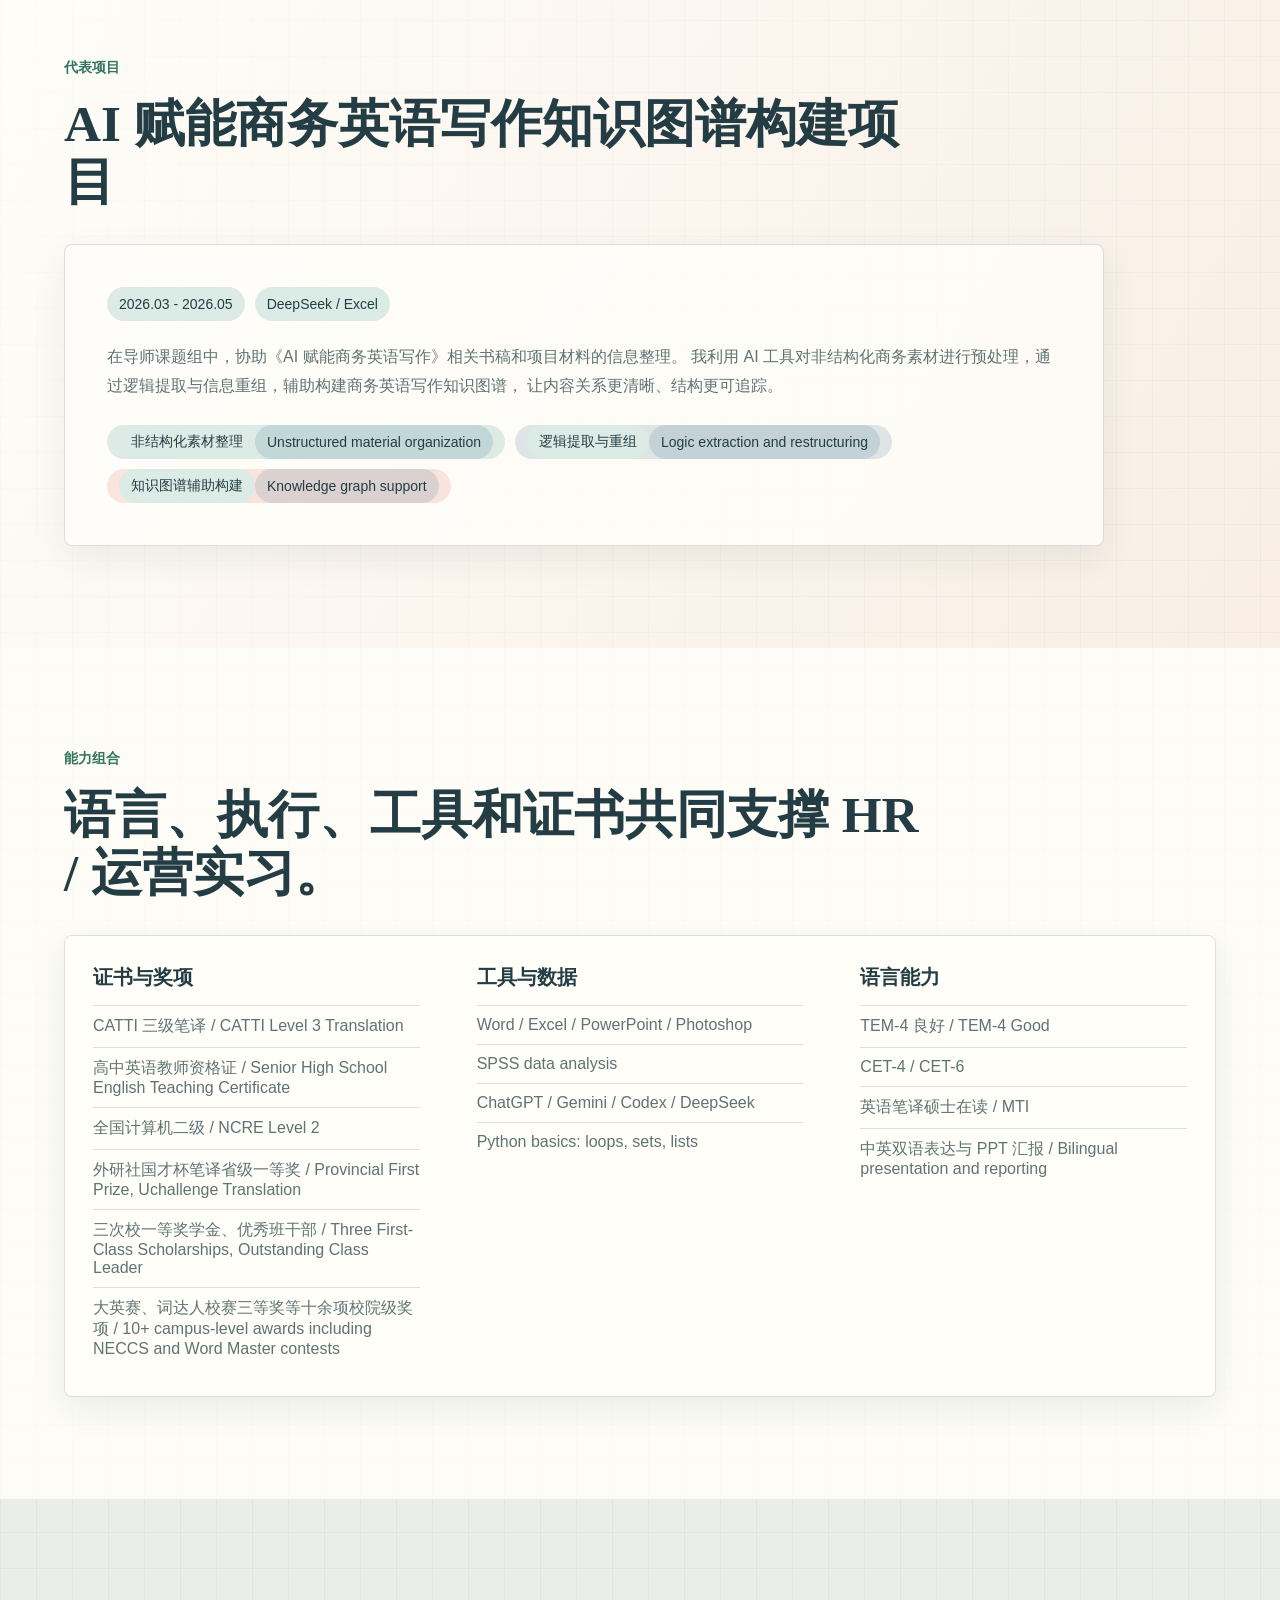
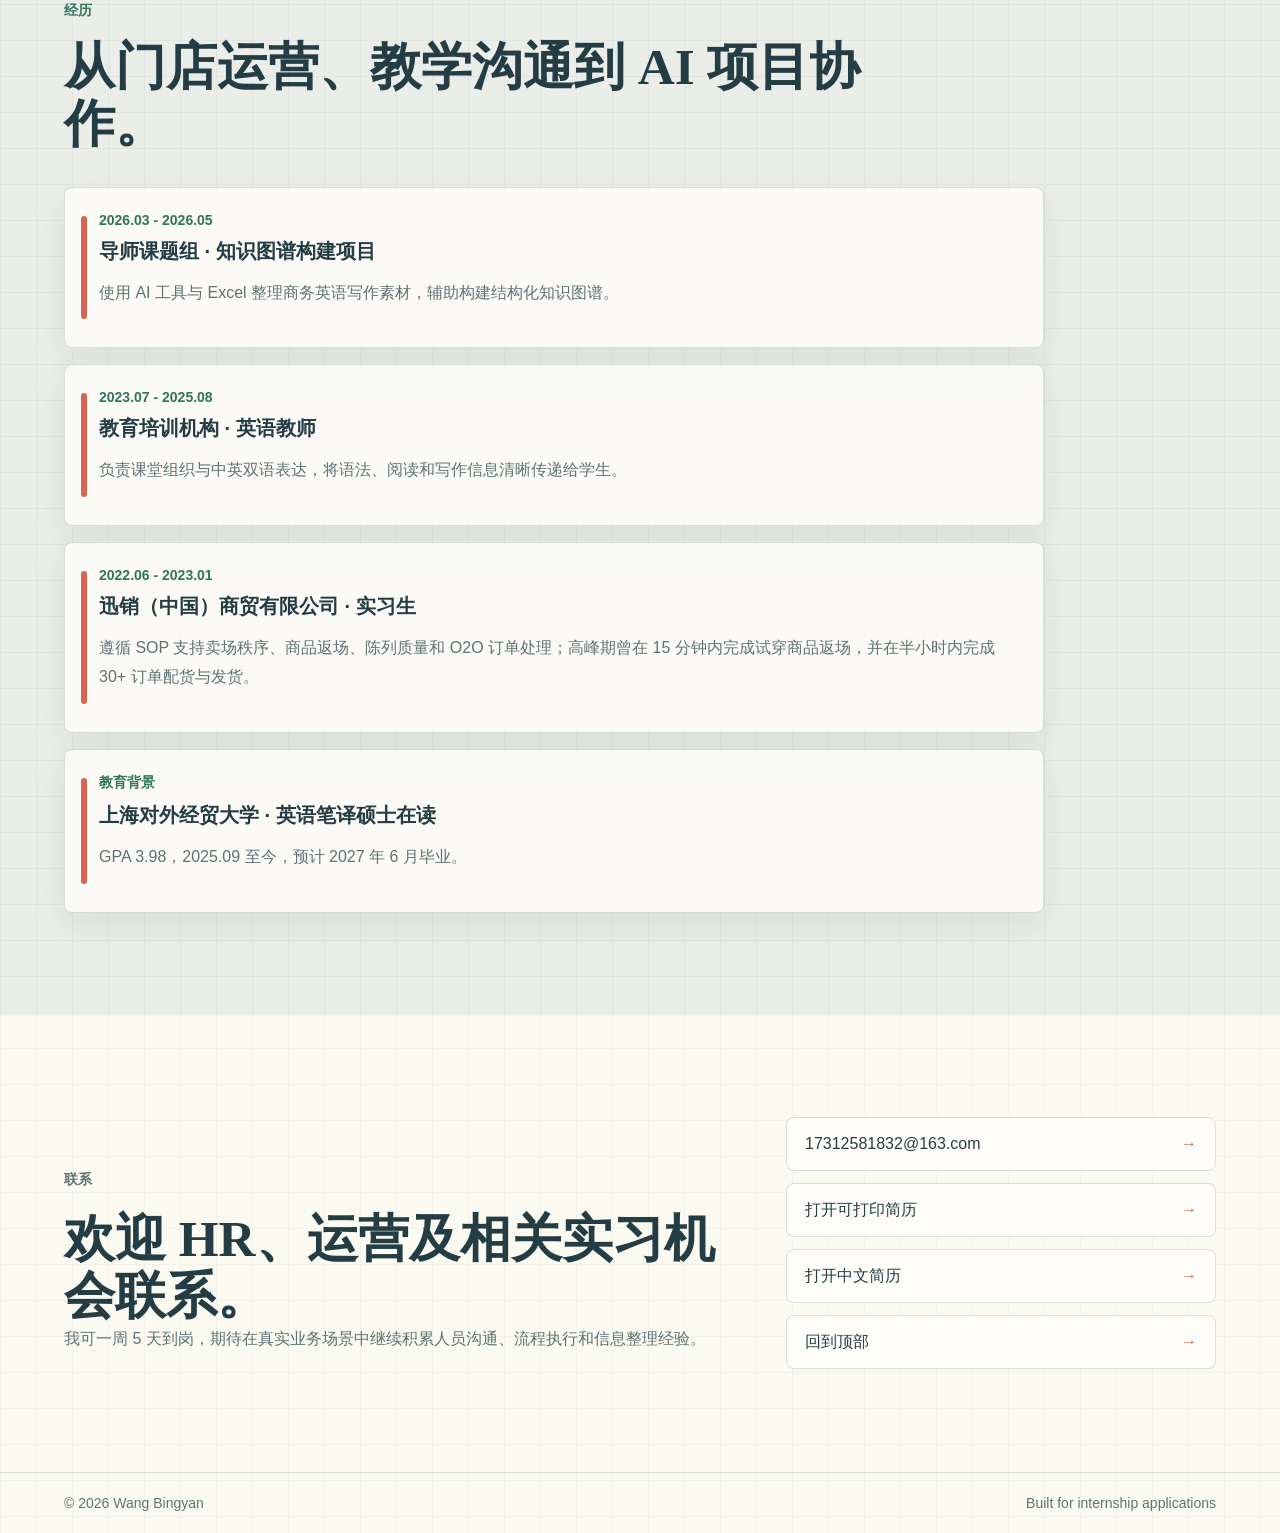
==== commit 44751987: "Add files via upload" ====
--- a/index.html
+++ b/index.html
@@ -37,7 +37,7 @@
           </p>
           <h1>
             <span class="lang-zh">英语笔译硕士在读，擅长沟通、执行与快速学习。</span>
-            <span class="lang-en">MTI candidate with strengths in communication, execution, and fast learning.</span>
+            <span class="lang-en">MTI student with strengths in communication, execution, and fast learning.</span>
           </h1>
           <p class="hero-summary">
             <span class="lang-zh">
@@ -45,7 +45,7 @@
               我希望申请 HR、运营及相关实习岗位，也愿意探索采购等流程协作型机会。
             </span>
             <span class="lang-en">
-              I am Wang Bingyan, a Master of Translation and Interpreting candidate at Shanghai
+              I am Wang Bingyan, a Master of Translation and Interpreting student at Shanghai
               University of International Business and Economics, expected to graduate in June 2027.
               I am seeking HR, operations, and related internship opportunities, with openness to
               process-oriented roles such as procurement support.
@@ -112,7 +112,7 @@
                 曾长期担任小组 PPT 汇报人，也有英语教师经历，能把复杂信息讲清楚。
               </span>
               <span class="lang-en">
-                As an MTI candidate, I have built bilingual communication, business writing
+                As an MTI student, I have built bilingual communication, business writing
                 comprehension, and classroom organization skills. I often present group reports
                 and have experience as an English teacher.
               </span>
@@ -247,7 +247,7 @@
             <ul>
               <li>TEM-4 良好 / TEM-4 Good</li>
               <li>CET-4 / CET-6</li>
-              <li>英语笔译硕士在读 / MTI Candidate</li>
+              <li>英语笔译硕士在读 / MTI</li>
               <li>中英双语表达与 PPT 汇报 / Bilingual presentation and reporting</li>
             </ul>
           </div>
@@ -306,7 +306,7 @@
             </time>
             <h3>
               <span class="lang-zh">上海对外经贸大学 · 英语笔译硕士在读</span>
-              <span class="lang-en">Shanghai University of International Business and Economics · MTI Candidate</span>
+              <span class="lang-en">Shanghai University of International Business and Economics · MTI</span>
             </h3>
             <p>
               <span class="lang-zh">GPA 3.98，2025.09 至今，预计 2027 年 6 月毕业。</span>
